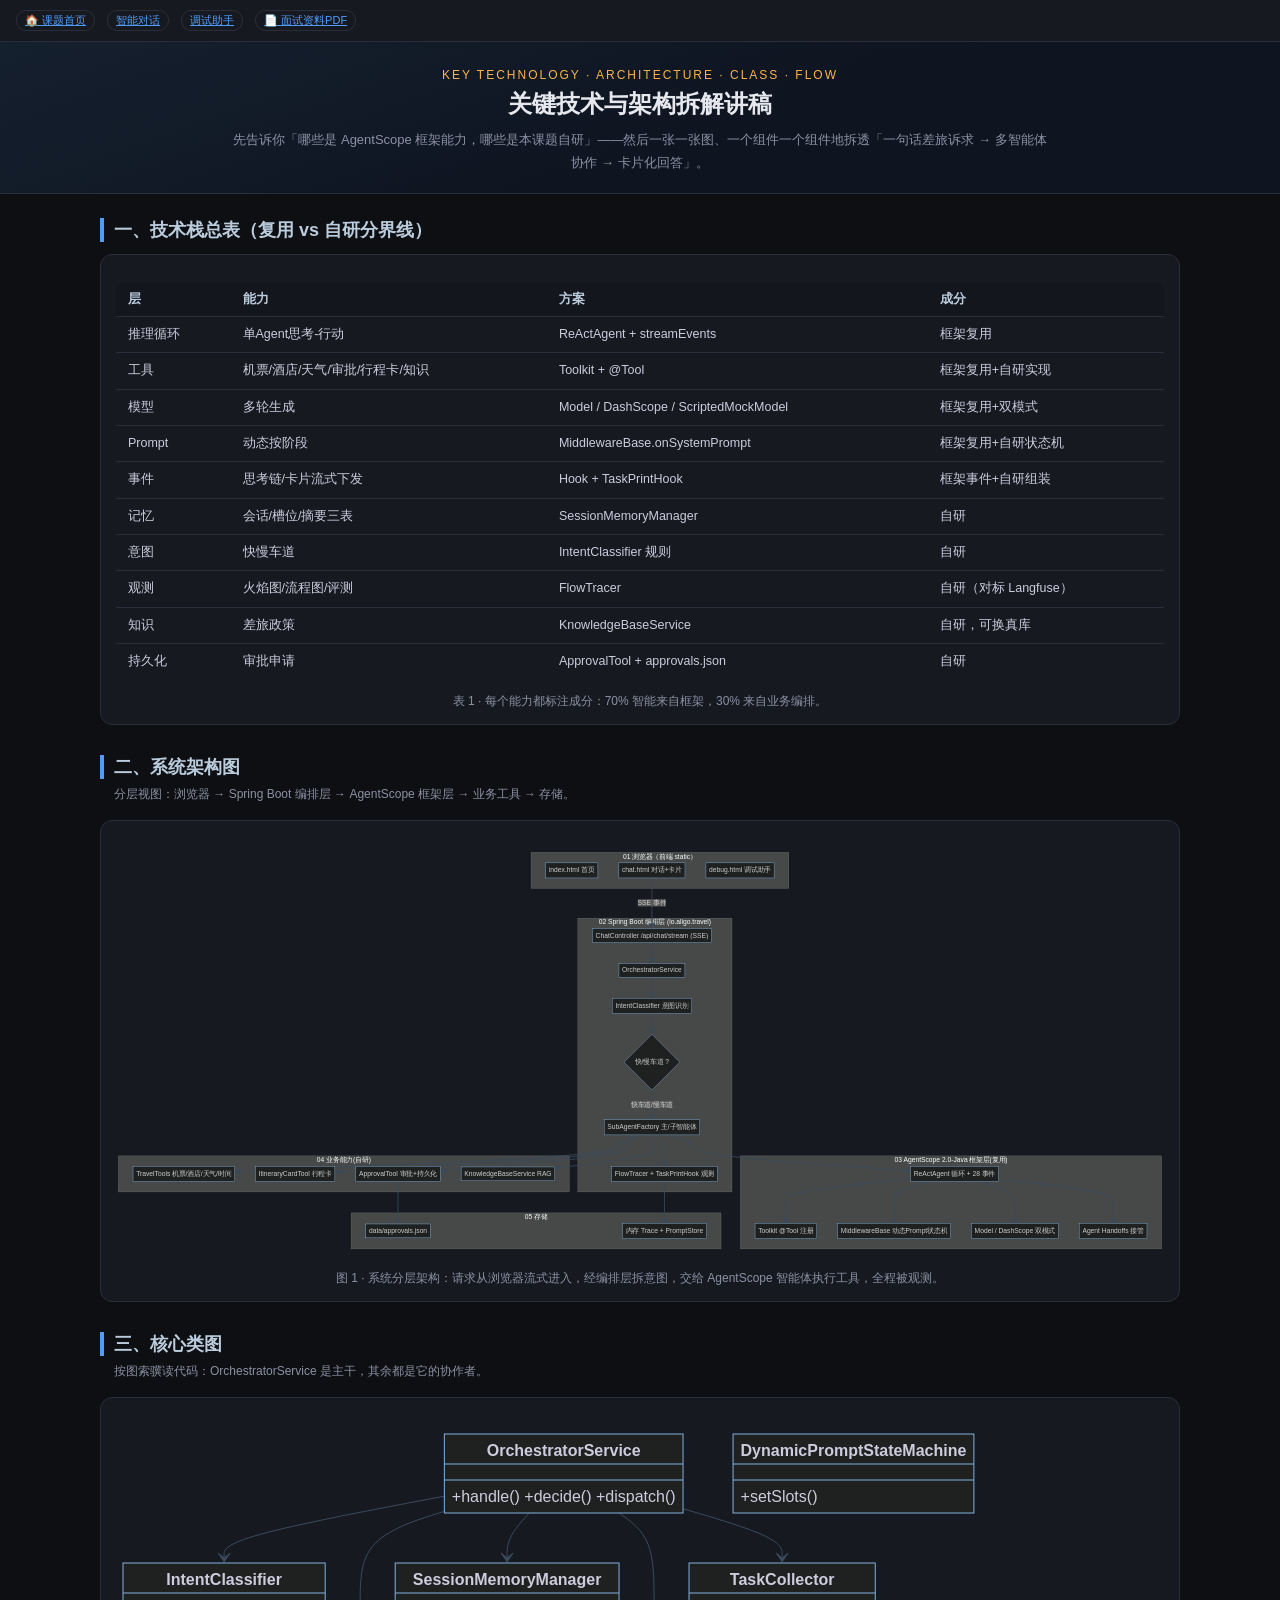
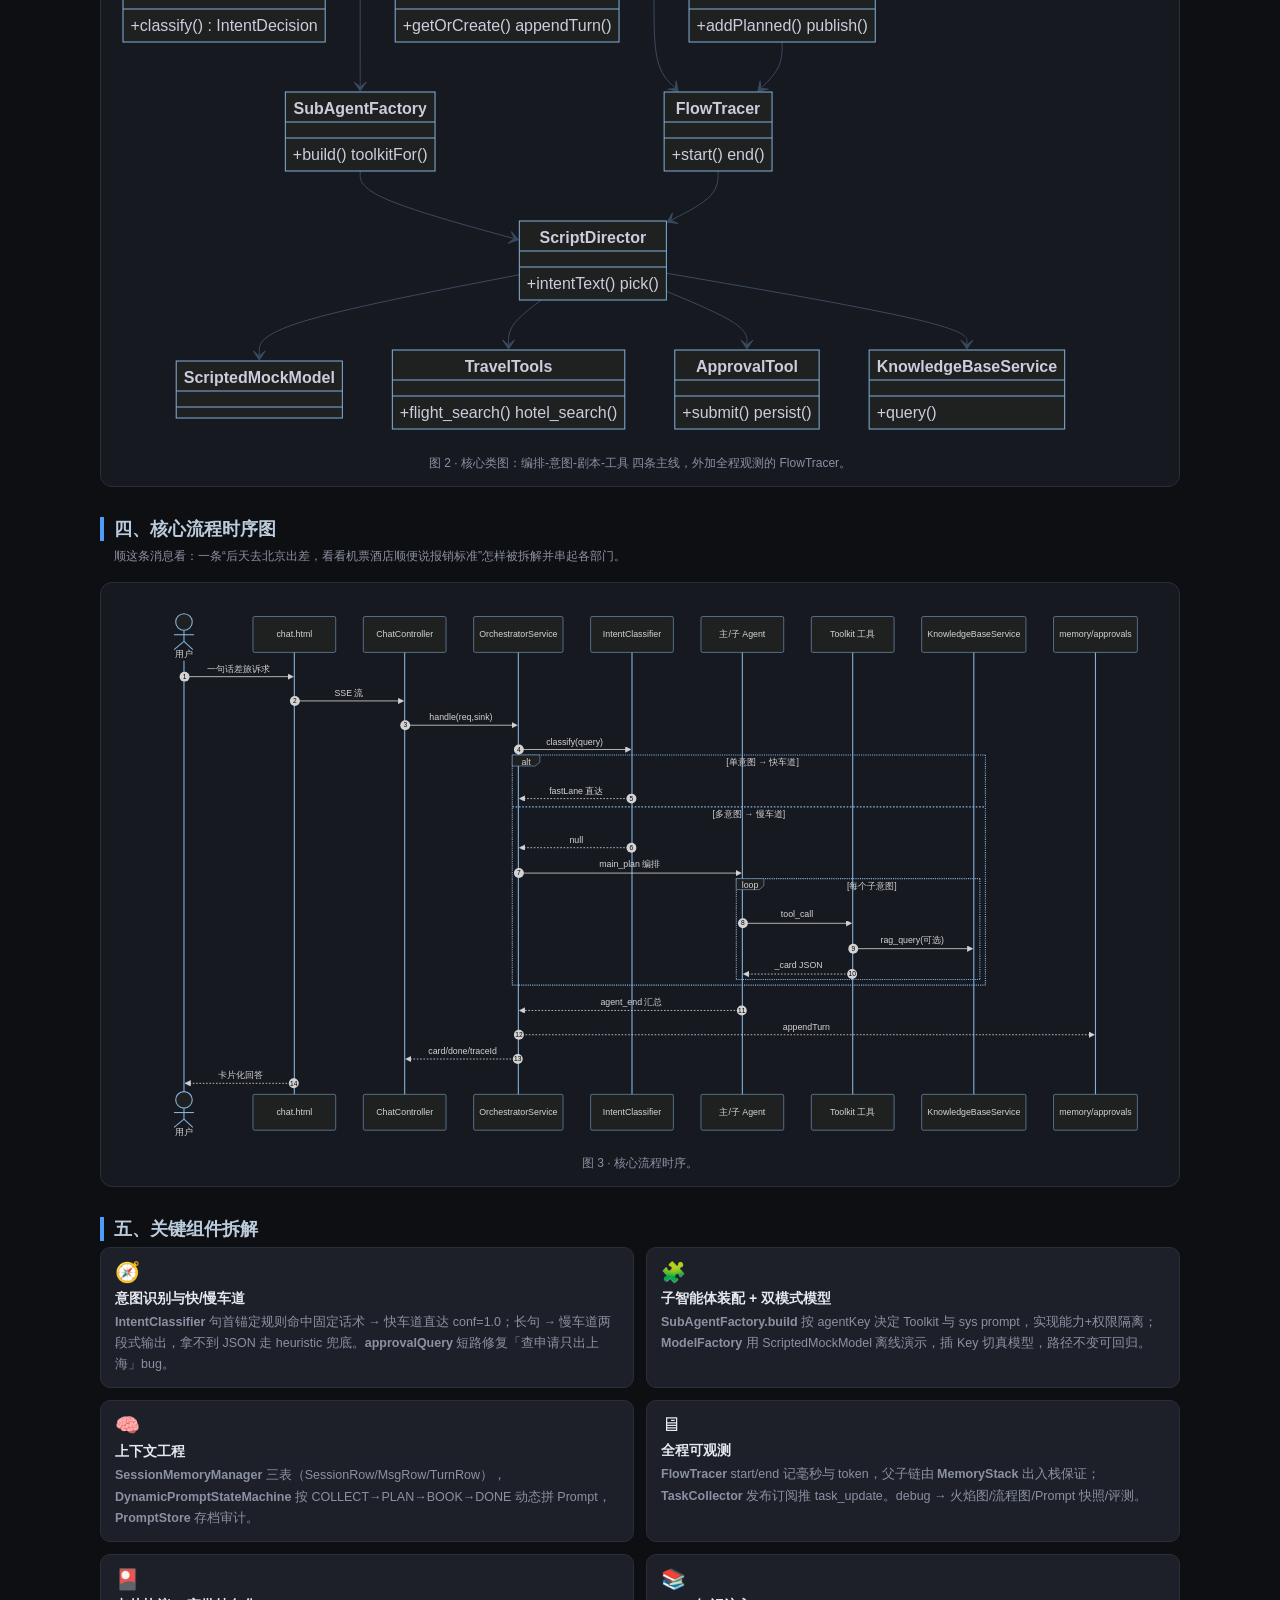
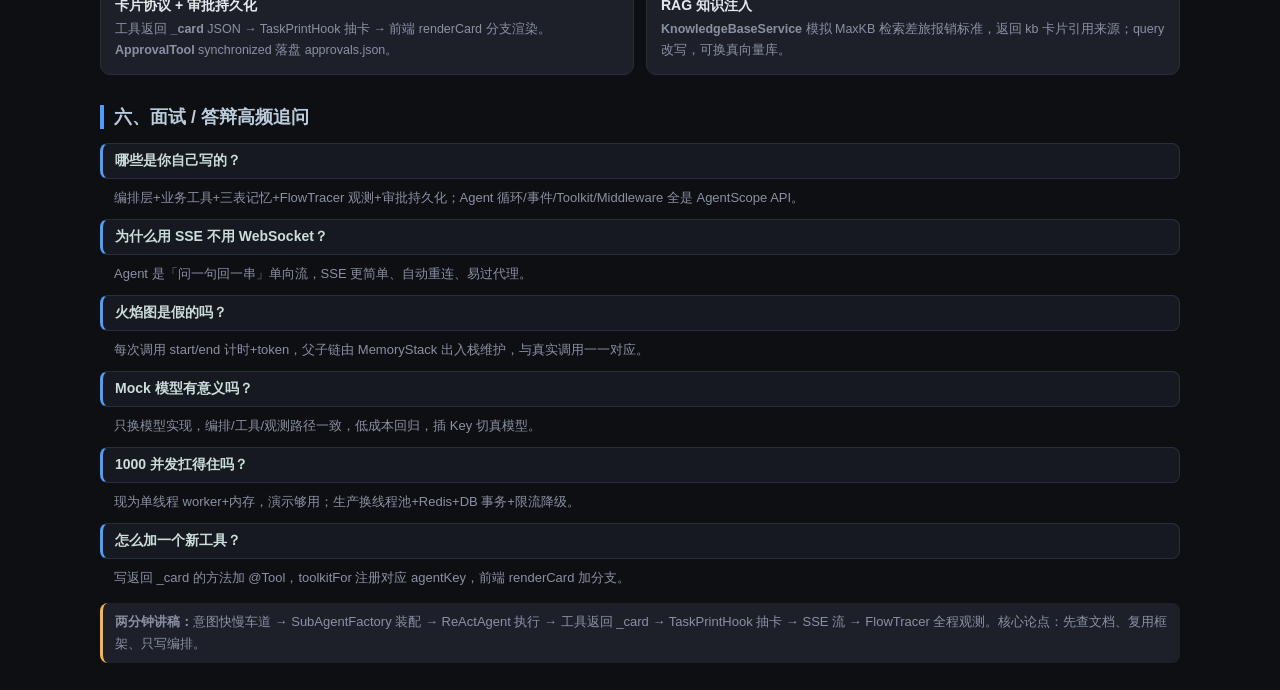
==== src/main/resources/static/tech.html @ 4bcbe048 "feat: 基于 AgentScope 2.0-Java 的多智能体差旅助手（Spring Boot） 主规划 Agent + 行程/信息/知识库/审批 4 个子 Agent 编排； 快/慢车道路由 " ====
<!DOCTYPE html>
<html lang="zh-CN">
<head>
<meta charset="UTF-8">
<meta name="viewport" content="width=device-width, initial-scale=1.0">
<title>关键技术拆解 · AliGo 智能差旅（AgentScope 2.0 Java）</title>
<link rel="stylesheet" href="app.css">
<style>
  body { background: var(--bg); }
  .tech-hero { padding: 26px 36px 18px; text-align:center; background: linear-gradient(160deg,#15202e,#0e1420 60%); border-bottom:1px solid var(--line); }
  .tech-hero h1 { font-size: 24px; margin: 6px 0 8px; }
  .tech-hero .tagline { color: var(--muted); font-size: 13px; max-width: 820px; margin: 0 auto; line-height: 1.8; }
  section { max-width: 1120px; margin: 12px auto 30px; padding: 0 20px; }
  section > h2 { font-size: 18px; margin: 24px 0 6px; color: #bcd; border-left:4px solid var(--accent); padding-left:10px; }
  section > .sub { color: var(--muted); font-size: 12px; margin: 4px 0 16px; padding-left: 14px; line-height:1.6; }
  .diagram { background: var(--panel); border:1px solid var(--line); border-radius:12px; padding:14px; margin-top:12px; }
  .diagram .cap { color: var(--muted); font-size:12px; margin-top:12px; text-align:center; }
  .mermaid { background: transparent; }
  .two-col { display:grid; grid-template-columns:1fr 1fr; gap:12px; }
  @media (max-width:900px){ .two-col{grid-template-columns:1fr} }
  .boxx { background:var(--panel2); border:1px solid var(--line); border-radius:10px; padding:12px 14px; }
  .boxx h4 { margin:6px 0 4px; font-size:14px; }
  .boxx p { margin:0; color:var(--muted); font-size:12.5px; line-height:1.7; }
  .boxx .ic { font-size:20px; }
  table.dt { width:100%; border-collapse:collapse; margin-top:12px; background:var(--panel); border:1px solid var(--line); border-radius:10px; overflow:hidden; }
  .dt th { background:var(--card); color:#bcd; text-align:left; padding:8px 12px; font-size:13px; }
  .dt td { color:#ccd; font-size:12.5px; padding:8px 12px; border-top:1px solid var(--line); vertical-align:top; line-height:1.55; }
  .qa dt { background:var(--panel); border:1px solid var(--line); border-left:3px solid var(--accent); border-radius:8px; padding:8px 12px; margin-top:10px; font-weight:600; color:#cdd; }
  .qa dd { margin:8px 0 0; padding-left:14px; color:var(--muted); font-size:13px; line-height:1.7; }
  .note { border-left:3px solid var(--slow); background:var(--panel2); padding:8px 12px; border-radius:8px; margin-top:10px; color:var(--muted); font-size:13px; line-height:1.7; }
</style>
</head>
<body>
<header>
  <a class="badge link" href="index.html">🏠 课题首页</a>
  <a class="badge link" href="chat.html" target="_blank">智能对话</a>
  <a class="badge link" href="debug.html" target="_blank">调试助手</a>
  <a class="badge link" href="Agent面试资料.pdf" target="_blank">📄 面试资料PDF</a>
</header>
<div class="tech-hero">
  <div style="font-size:12px;color:var(--slow);letter-spacing:2px;">KEY TECHNOLOGY · ARCHITECTURE · CLASS · FLOW</div>
  <h1>关键技术与架构拆解讲稿</h1>
  <p class="tagline">先告诉你「哪些是 AgentScope 框架能力，哪些是本课题自研」——然后一张一张图、一个组件一个组件地拆透「一句话差旅诉求 → 多智能体协作 → 卡片化回答」。</p>
</div>
<section><h2>一、技术栈总表（复用 vs 自研分界线）</h2><div class="diagram"><table class="dt"><tr><th>层</th><th>能力</th><th>方案</th><th>成分</th></tr><tr><td>推理循环</td><td>单Agent思考-行动</td><td>ReActAgent + streamEvents</td><td>框架复用</td></tr><tr><td>工具</td><td>机票/酒店/天气/审批/行程卡/知识</td><td>Toolkit + @Tool</td><td>框架复用+自研实现</td></tr><tr><td>模型</td><td>多轮生成</td><td>Model / DashScope / ScriptedMockModel</td><td>框架复用+双模式</td></tr><tr><td>Prompt</td><td>动态按阶段</td><td>MiddlewareBase.onSystemPrompt</td><td>框架复用+自研状态机</td></tr><tr><td>事件</td><td>思考链/卡片流式下发</td><td>Hook + TaskPrintHook</td><td>框架事件+自研组装</td></tr><tr><td>记忆</td><td>会话/槽位/摘要三表</td><td>SessionMemoryManager</td><td>自研</td></tr><tr><td>意图</td><td>快慢车道</td><td>IntentClassifier 规则</td><td>自研</td></tr><tr><td>观测</td><td>火焰图/流程图/评测</td><td>FlowTracer</td><td>自研（对标 Langfuse）</td></tr><tr><td>知识</td><td>差旅政策</td><td>KnowledgeBaseService</td><td>自研，可换真库</td></tr><tr><td>持久化</td><td>审批申请</td><td>ApprovalTool + approvals.json</td><td>自研</td></tr></table><div class="cap">表 1 · 每个能力都标注成分：70% 智能来自框架，30% 来自业务编排。</div></div></section>
<section><h2>二、系统架构图</h2><div class="sub">分层视图：浏览器 → Spring Boot 编排层 → AgentScope 框架层 → 业务工具 → 存储。</div><div class="diagram"><pre class="mermaid">flowchart TB
  subgraph CLIENT["01 浏览器（前端 static）"]
    W1["index.html 首页"]
    W2["chat.html 对话+卡片"]
    W3["debug.html 调试助手"]
  end
  subgraph WEB["02 Spring Boot 编排层 (io.aligo.travel)"]
    C1["ChatController /api/chat/stream (SSE)"]
    O1["OrchestratorService"]
    I1["IntentClassifier 意图识别"]
    R1{"快/慢车道 ?"}
    F1["SubAgentFactory 主/子智能体"]
    TR["FlowTracer + TaskPrintHook 观测"]
  end
  subgraph ASF["03 AgentScope 2.0-Java 框架层(复用)"]
    A1["ReActAgent 循环 + 28 事件"]
    A2["Toolkit @Tool 注册"]
    A3["MiddlewareBase 动态Prompt状态机"]
    A4["Model / DashScope 双模式"]
    A5["Agent Handoffs 接管"]
  end
  subgraph BUS["04 业务能力(自研)"]
    T1["TravelTools 机票/酒店/天气/时间"]
    T2["ItineraryCardTool 行程卡"]
    T3["ApprovalTool 审批+持久化"]
    KG["KnowledgeBaseService RAG"]
  end
  subgraph STO["05 存储"]
    D1["data/approvals.json"]
    D2["内存 Trace + PromptStore"]
  end
  W2 -->|SSE 事件| C1
  C1 --> O1 --> I1 --> R1
  R1 -->|快车道/慢车道| F1
  F1 --> A1 --> A4
  A1 --> A2
  A1 --> A3
  A1 --> A5
  F1 --> TR
  F1 --> T1 & T2 & T3 & KG
  T3 --> D1
  TR --> D2
</pre><div class="cap">图 1 · 系统分层架构：请求从浏览器流式进入，经编排层拆意图，交给 AgentScope 智能体执行工具，全程被观测。</div></div></section>
<section><h2>三、核心类图</h2><div class="sub">按图索骥读代码：OrchestratorService 是主干，其余都是它的协作者。</div><div class="diagram"><pre class="mermaid">classDiagram
  class OrchestratorService { +handle() +decide() +dispatch() }
  class IntentClassifier { +classify() IntentDecision }
  class SubAgentFactory { +build() toolkitFor() }
  class ScriptDirector { +intentText() pick() }
  class ScriptedMockModel
  class FlowTracer { +start() end() }
  class TaskCollector { +addPlanned() publish() }
  class SessionMemoryManager { +getOrCreate() appendTurn() }
  class DynamicPromptStateMachine { +setSlots() }
  class ApprovalTool { +submit() persist() }
  class KnowledgeBaseService { +query() }
  class TravelTools { +flight_search() hotel_search() }
  OrchestratorService --> IntentClassifier
  OrchestratorService --> SubAgentFactory
  OrchestratorService --> SessionMemoryManager
  OrchestratorService --> FlowTracer
  OrchestratorService --> TaskCollector
  SubAgentFactory --> ScriptDirector
  ScriptDirector --> ScriptedMockModel
  ScriptDirector --> TravelTools
  ScriptDirector --> ApprovalTool
  ScriptDirector --> KnowledgeBaseService
  FlowTracer --> ScriptDirector
  TaskCollector --> FlowTracer
</pre><div class="cap">图 2 · 核心类图：编排-意图-剧本-工具 四条主线，外加全程观测的 FlowTracer。</div></div></section>
<section><h2>四、核心流程时序图</h2><div class="sub">顺这条消息看：一条“后天去北京出差，看看机票酒店顺便说报销标准”怎样被拆解并串起各部门。</div><div class="diagram"><pre class="mermaid">sequenceDiagram
  autonumber
  actor U as 用户
  participant W as chat.html
  participant C as ChatController
  participant O as OrchestratorService
  participant I as IntentClassifier
  participant M as 主/子 Agent
  participant T as Toolkit 工具
  participant KG as KnowledgeBaseService
  participant DB as memory/approvals
  U->>W: 一句话差旅诉求
  W->>C: SSE 流
  C->>O: handle(req,sink)
  O->>I: classify(query)
  alt 单意图 → 快车道
    I-->>O: fastLane 直达
  else 多意图 → 慢车道
    I-->>O: null
    O->>M: main_plan 编排
    loop 每个子意图
      M->>T: tool_call
      T->>KG: rag_query(可选)
      T-->>M: _card JSON
    end
  end
  M-->>O: agent_end 汇总
  O-->>DB: appendTurn
  O-->>C: card/done/traceId
  W-->>U: 卡片化回答
</pre><div class="cap">图 3 · 核心流程时序。</div></div></section>
<section><h2>五、关键组件拆解</h2><div class="two-col"><div class="boxx"><div class="ic">🧭</div><h4>意图识别与快/慢车道</h4><p><b>IntentClassifier</b> 句首锚定规则命中固定话术 → 快车道直达 conf=1.0；长句 → 慢车道两段式输出，拿不到 JSON 走 heuristic 兜底。<b>approvalQuery</b> 短路修复「查申请只出上海」bug。</p></div><div class="boxx"><div class="ic">🧩</div><h4>子智能体装配 + 双模式模型</h4><p><b>SubAgentFactory.build</b> 按 agentKey 决定 Toolkit 与 sys prompt，实现能力+权限隔离；<b>ModelFactory</b> 用 ScriptedMockModel 离线演示，插 Key 切真模型，路径不变可回归。</p></div><div class="boxx"><div class="ic">🧠</div><h4>上下文工程</h4><p><b>SessionMemoryManager</b> 三表（SessionRow/MsgRow/TurnRow），<b>DynamicPromptStateMachine</b> 按 COLLECT→PLAN→BOOK→DONE 动态拼 Prompt，<b>PromptStore</b> 存档审计。</p></div><div class="boxx"><div class="ic">🖥</div><h4>全程可观测</h4><p><b>FlowTracer</b> start/end 记毫秒与 token，父子链由 <b>MemoryStack</b> 出入栈保证；<b>TaskCollector</b> 发布订阅推 task_update。debug → 火焰图/流程图/Prompt 快照/评测。</p></div><div class="boxx"><div class="ic">🎴</div><h4>卡片协议 + 审批持久化</h4><p>工具返回 <b>_card</b> JSON → TaskPrintHook 抽卡 → 前端 renderCard 分支渲染。<b>ApprovalTool</b> synchronized 落盘 approvals.json。</p></div><div class="boxx"><div class="ic">📚</div><h4>RAG 知识注入</h4><p><b>KnowledgeBaseService</b> 模拟 MaxKB 检索差旅报销标准，返回 kb 卡片引用来源；query 改写，可换真向量库。</p></div></div></section>
<section><h2>六、面试 / 答辩高频追问</h2><dl class="qa"><dt>哪些是你自己写的？</dt><dd>编排层+业务工具+三表记忆+FlowTracer 观测+审批持久化；Agent 循环/事件/Toolkit/Middleware 全是 AgentScope API。</dd><dt>为什么用 SSE 不用 WebSocket？</dt><dd>Agent 是「问一句回一串」单向流，SSE 更简单、自动重连、易过代理。</dd><dt>火焰图是假的吗？</dt><dd>每次调用 start/end 计时+token，父子链由 MemoryStack 出入栈维护，与真实调用一一对应。</dd><dt>Mock 模型有意义吗？</dt><dd>只换模型实现，编排/工具/观测路径一致，低成本回归，插 Key 切真模型。</dd><dt>1000 并发扛得住吗？</dt><dd>现为单线程 worker+内存，演示够用；生产换线程池+Redis+DB 事务+限流降级。</dd><dt>怎么加一个新工具？</dt><dd>写返回 _card 的方法加 @Tool，toolkitFor 注册对应 agentKey，前端 renderCard 加分支。</dd></dl><div class="note"><b>两分钟讲稿：</b>意图快慢车道 → SubAgentFactory 装配 → ReActAgent 执行 → 工具返回 _card → TaskPrintHook 抽卡 → SSE 流 → FlowTracer 全程观测。核心论点：先查文档、复用框架、只写编排。</div></section>
<script src="mermaid.min.js"></script><script>mermaid.initialize({ startOnLoad:true, theme:"dark", themeVariables:{ primaryColor:"#1e2a3a", primaryTextColor:"#ccd", lineColor:"#3a4a5c", primaryBorderColor:"#3a4a5c" } });</script></body></html>
---- src/main/resources/static/app.css ----
:root {
  --bg: #0e0f13;
  --panel: #171921;
  --panel2: #1d2029;
  --line: #2a2e3a;
  --text: #e6e8ee;
  --muted: #8b91a3;
  --accent: #4f9cf9;
  --fast: #3fc785;
  --slow: #f9b44f;
  --routing: #4f9cf9;
  --handoff: #d16ee0;
  --card: #14161d;
  --ok: #3fc785;
  --err: #f97070;
}
* { box-sizing: border-box; }
body {
  margin: 0;
  background: var(--bg);
  color: var(--text);
  font-family: "PingFang SC", "Microsoft YaHei", "Segoe UI", sans-serif;
  font-size: 14px;
}
header {
  display: flex;
  align-items: center;
  gap: 12px;
  padding: 10px 16px;
  background: var(--panel);
  border-bottom: 1px solid var(--line);
}
header h1 { font-size: 16px; margin: 0; font-weight: 600; }
header .sub { color: var(--muted); font-size: 12px; }
.badge {
  padding: 2px 8px;
  border-radius: 10px;
  font-size: 11px;
  border: 1px solid var(--line);
  color: var(--muted);
  white-space: nowrap;
}
.badge.mock { color: var(--slow); border-color: var(--slow); }
.badge.dashscope { color: var(--fast); border-color: var(--fast); }
.badge a { color: var(--accent); text-decoration: none; }
.layout { display: grid; grid-template-columns: minmax(420px, 54%) 1fr; height: calc(100vh - 45px); }
.left { display: flex; flex-direction: column; border-right: 1px solid var(--line); min-width: 0; }
.right { display: flex; flex-direction: column; min-width: 0; background: var(--panel); }

/* ----- shortcuts ----- */
.shortcuts {
  display: flex; gap: 6px; flex-wrap: wrap; padding: 8px 12px; border-bottom: 1px solid var(--line);
  background: var(--panel2);
}
.shortcuts button {
  background: #232838; color: #cfd5e6; border: 1px solid var(--line); border-radius: 14px;
  padding: 4px 10px; font-size: 12px; cursor: pointer;
}
.shortcuts button:hover { border-color: var(--accent); color: var(--accent); }
.shortcuts .lane { font-size: 10px; padding: 0 4px; border-radius: 4px; margin-left: 4px; }
.shortcuts .lane.fast { background: rgba(63,199,133,.15); color: var(--fast); }
.shortcuts .lane.slow { background: rgba(249,180,79,.15); color: var(--slow); }

/* ----- chat ----- */
.chat { flex: 1; overflow-y: auto; padding: 14px 16px; display: flex; flex-direction: column; gap: 12px; }
.msg { max-width: 88%; }
.msg.user { align-self: flex-end; background: #27436e; border-radius: 12px 12px 2px 12px; padding: 9px 12px; }
.msg.assistant {
  align-self: flex-start; background: var(--panel2); border: 1px solid var(--line);
  border-radius: 2px 12px 12px 12px; padding: 9px 12px; min-width: 40%;
}
.msg .who { font-size: 11px; color: var(--accent); margin-bottom: 4px; }
.msg .who.handoff { color: var(--handoff); }
.msg .body { white-space: pre-wrap; line-height: 1.65; }
.msg .body .thinkbox {
  display: block; margin: 6px 0; padding: 6px 9px; background: #12141a; border-left: 3px solid #6a5acd;
  color: #b9aef0; font-size: 12px; border-radius: 0 6px 6px 0; cursor: pointer;
}
.msg .body .thinkbox .c { display: none; white-space: pre-wrap; margin-top: 4px; color: #9a92c9; }
.msg .body .thinkbox.open .c { display: block; }
.card {
  margin-top: 8px; background: var(--card); border: 1px solid var(--line); border-radius: 10px;
  padding: 10px 12px; min-width: 280px;
}
.card .t { font-size: 12px; color: var(--muted); margin-bottom: 6px; }
.card table { width: 100%; border-collapse: collapse; font-size: 12px; }
.card td, .card th { padding: 4px 6px; text-align: left; border-bottom: 1px dashed #262a36; }
.card .price { color: var(--slow); }
.card .ok { color: var(--ok); }
.card .no { color: var(--err); }
.card button.order {
  margin-top: 8px; background: var(--accent); color: #fff; border: none; padding: 6px 14px;
  border-radius: 6px; cursor: pointer;
}
.card .kv { display: flex; gap: 14px; flex-wrap: wrap; font-size: 12.5px; }
.card .kv div b { color: var(--accent); font-weight: 600; }
.card .src { color: var(--muted); font-size: 11px; margin-top: 4px; border-top: 1px dashed #262a36; padding-top: 4px; }

/* ----- input bar ----- */
.inputbar { display: flex; gap: 8px; padding: 10px 12px; border-top: 1px solid var(--line); background: var(--panel2); }
.inputbar input {
  flex: 1; background: #12141a; border: 1px solid var(--line); color: var(--text);
  border-radius: 8px; padding: 9px 12px; font-size: 14px; outline: none;
}
.inputbar input:focus { border-color: var(--accent); }
.inputbar button {
  background: var(--accent); border: none; border-radius: 8px; color: #fff;
  padding: 0 18px; cursor: pointer; font-size: 14px;
}
.inputbar button:disabled { opacity: .4; cursor: not-allowed; }
.inputbar select {
  background: #12141a; color: var(--muted); border: 1px solid var(--line); border-radius: 8px; padding: 0 6px;
}

/* ----- right panel: thought chain ----- */
.right .tabs { display: flex; border-bottom: 1px solid var(--line); }
.right .tabs button {
  flex: 0 0 auto; background: none; border: none; color: var(--muted); padding: 10px 14px;
  cursor: pointer; font-size: 13px; border-bottom: 2px solid transparent;
}
.right .tabs button.active { color: var(--accent); border-bottom-color: var(--accent); }
.right .content { flex: 1; overflow-y: auto; padding: 10px 12px; }
.thinking { display: flex; flex-direction: column; gap: 6px; }
.tnode {
  background: var(--panel2); border: 1px solid var(--line); border-radius: 8px;
  padding: 7px 10px; font-size: 12.5px; margin-left: calc(var(--lv) * 18px);
  border-left: 3px solid #555;
}
.tnode.DOING { border-left-color: var(--slow); }
.tnode.DONE { border-left-color: var(--ok); }
.tnode.FAILED { border-left-color: var(--err); }
.tnode .head { display: flex; align-items: center; gap: 6px; }
.tnode .status { font-size: 11px; }
.tnode.DOING .status { color: var(--slow); }
.tnode.DONE .status { color: var(--ok); }
.tnode.FAILED .status { color: var(--err); }
.tnode .name { color: var(--text); font-weight: 600; }
.tnode .lbl { color: var(--muted); }
.tnode .time { margin-left: auto; color: var(--muted); font-size: 11px; }
.tnode .io {
  margin-top: 5px; font-size: 11.5px; color: #9aa0b5; background: #12141a; border-radius: 6px;
  padding: 5px 8px; max-height: 90px; overflow-y: auto; white-space: pre-wrap; word-break: break-all;
}
@keyframes blink { 0%,100% { opacity: 1 } 50% { opacity: .3 } }
.tnode.DOING .status::after { content: ""; animation: blink 1s infinite; }
.spin { width: 11px; height: 11px; border: 2px solid var(--slow); border-top-color: transparent; border-radius: 50%; display: inline-block; animation: rot .8s linear infinite; }
@keyframes rot { to { transform: rotate(360deg) } }

/* ----- right tabs: debug footer ----- */
.meta {
  background: var(--panel2); border: 1px solid var(--line); border-radius: 8px; padding: 8px 10px;
  font-size: 12px; margin-bottom: 8px; line-height: 1.7;
}
.meta .lane-fast { color: var(--fast); font-weight: 600; }
.meta .lane-slow { color: var(--slow); font-weight: 600; }
.meta code { color: var(--accent); }
.hint { color: var(--muted); font-size: 12px; line-height: 1.8; }
.empty { color: #555; text-align: center; margin-top: 40px; font-size: 13px; line-height: 2; }
a.link { color: var(--accent); cursor: pointer; }
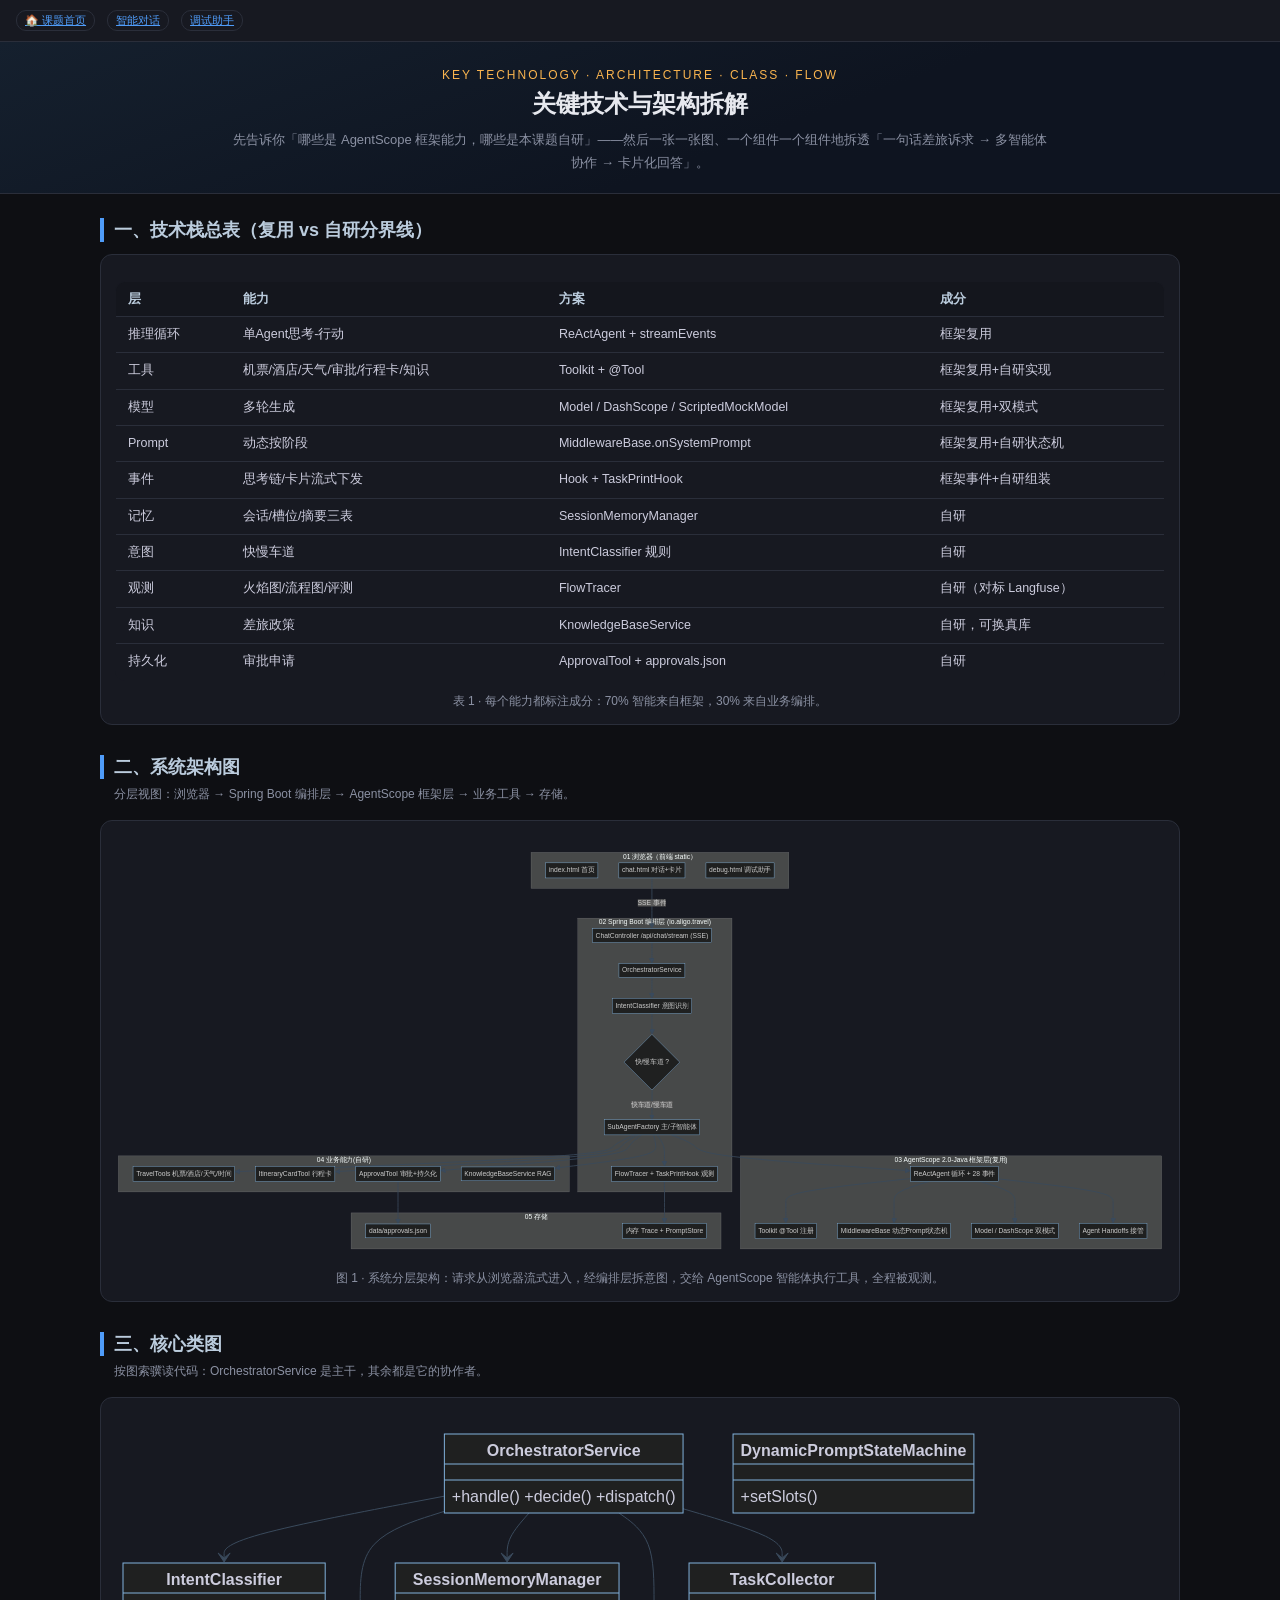
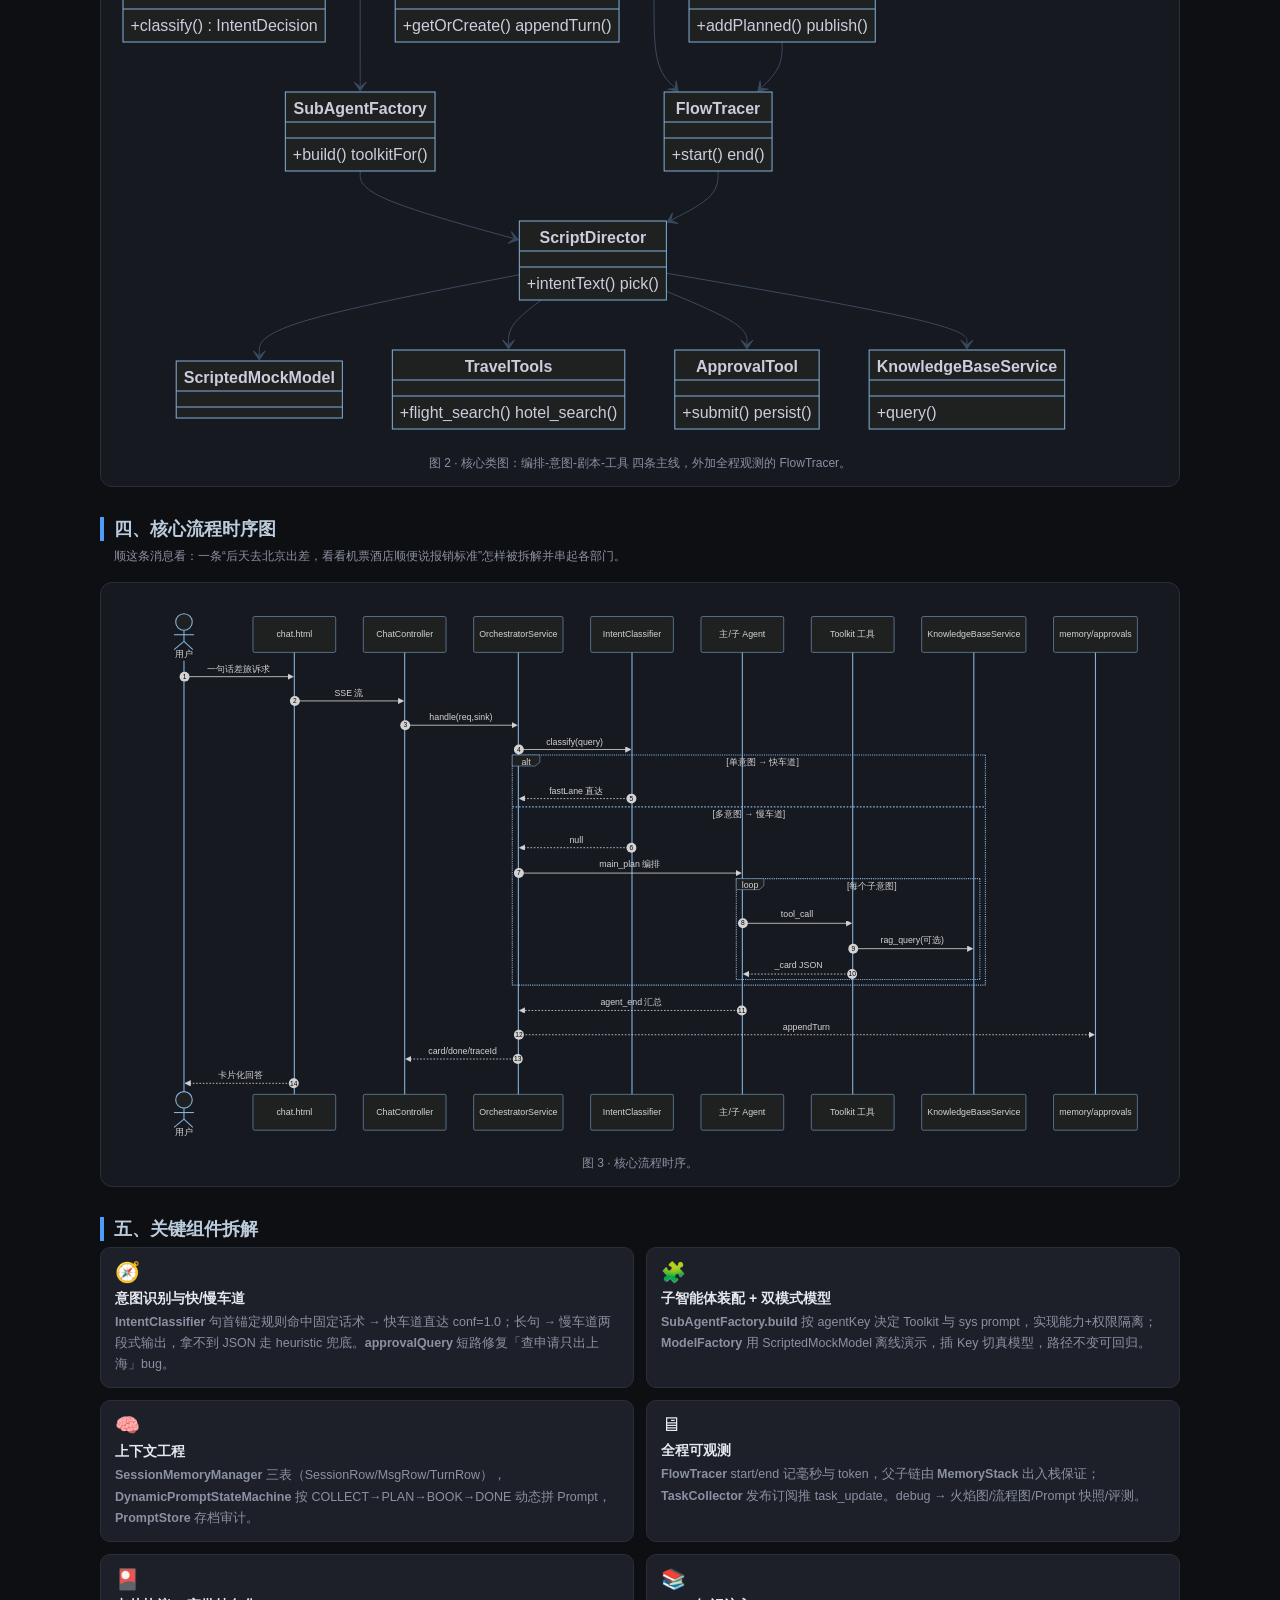
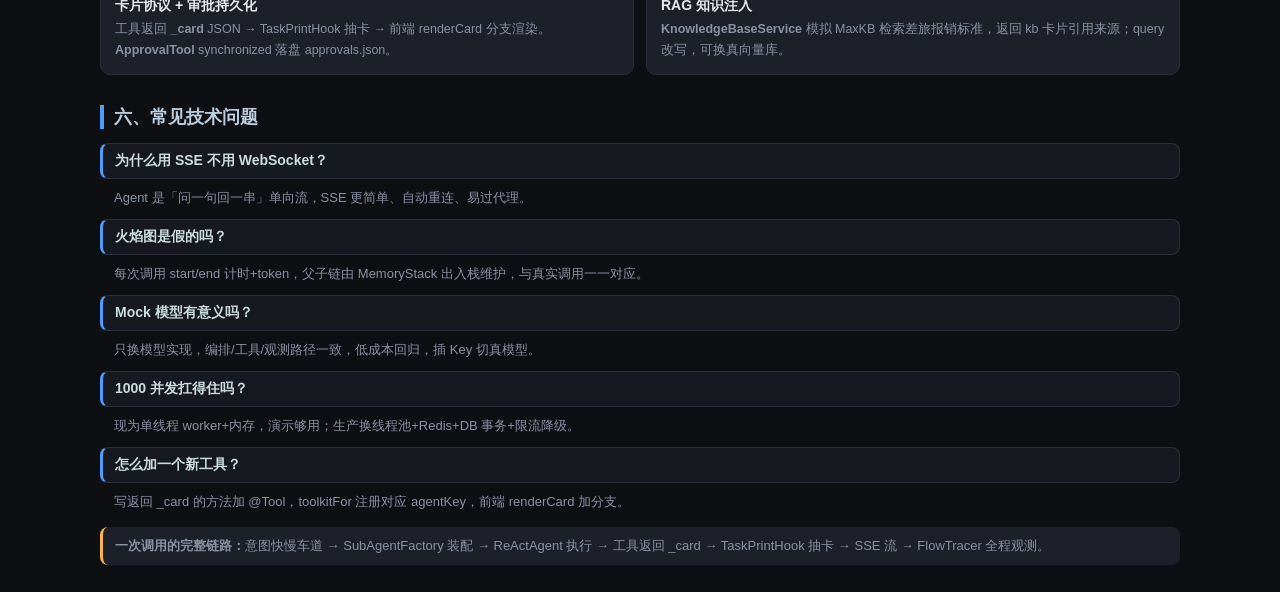
==== commit e0125bc2: "chore: 移除面试准备相关内容 演示页面上摆面试准备材料，会让人认为项目是为面试包装的。  - index.html：删掉「面试资料（PDF）」整节和顶部「面试资料PDF」徽章；   按钮「技术拆" ====
--- a/src/main/resources/static/tech.html
+++ b/src/main/resources/static/tech.html
@@ -35,11 +35,10 @@
   <a class="badge link" href="index.html">🏠 课题首页</a>
   <a class="badge link" href="chat.html" target="_blank">智能对话</a>
   <a class="badge link" href="debug.html" target="_blank">调试助手</a>
-  <a class="badge link" href="Agent面试资料.pdf" target="_blank">📄 面试资料PDF</a>
 </header>
 <div class="tech-hero">
   <div style="font-size:12px;color:var(--slow);letter-spacing:2px;">KEY TECHNOLOGY · ARCHITECTURE · CLASS · FLOW</div>
-  <h1>关键技术与架构拆解讲稿</h1>
+  <h1>关键技术与架构拆解</h1>
   <p class="tagline">先告诉你「哪些是 AgentScope 框架能力，哪些是本课题自研」——然后一张一张图、一个组件一个组件地拆透「一句话差旅诉求 → 多智能体协作 → 卡片化回答」。</p>
 </div>
 <section><h2>一、技术栈总表（复用 vs 自研分界线）</h2><div class="diagram"><table class="dt"><tr><th>层</th><th>能力</th><th>方案</th><th>成分</th></tr><tr><td>推理循环</td><td>单Agent思考-行动</td><td>ReActAgent + streamEvents</td><td>框架复用</td></tr><tr><td>工具</td><td>机票/酒店/天气/审批/行程卡/知识</td><td>Toolkit + @Tool</td><td>框架复用+自研实现</td></tr><tr><td>模型</td><td>多轮生成</td><td>Model / DashScope / ScriptedMockModel</td><td>框架复用+双模式</td></tr><tr><td>Prompt</td><td>动态按阶段</td><td>MiddlewareBase.onSystemPrompt</td><td>框架复用+自研状态机</td></tr><tr><td>事件</td><td>思考链/卡片流式下发</td><td>Hook + TaskPrintHook</td><td>框架事件+自研组装</td></tr><tr><td>记忆</td><td>会话/槽位/摘要三表</td><td>SessionMemoryManager</td><td>自研</td></tr><tr><td>意图</td><td>快慢车道</td><td>IntentClassifier 规则</td><td>自研</td></tr><tr><td>观测</td><td>火焰图/流程图/评测</td><td>FlowTracer</td><td>自研（对标 Langfuse）</td></tr><tr><td>知识</td><td>差旅政策</td><td>KnowledgeBaseService</td><td>自研，可换真库</td></tr><tr><td>持久化</td><td>审批申请</td><td>ApprovalTool + approvals.json</td><td>自研</td></tr></table><div class="cap">表 1 · 每个能力都标注成分：70% 智能来自框架，30% 来自业务编排。</div></div></section>
@@ -144,5 +143,5 @@
   W-->>U: 卡片化回答
 </pre><div class="cap">图 3 · 核心流程时序。</div></div></section>
 <section><h2>五、关键组件拆解</h2><div class="two-col"><div class="boxx"><div class="ic">🧭</div><h4>意图识别与快/慢车道</h4><p><b>IntentClassifier</b> 句首锚定规则命中固定话术 → 快车道直达 conf=1.0；长句 → 慢车道两段式输出，拿不到 JSON 走 heuristic 兜底。<b>approvalQuery</b> 短路修复「查申请只出上海」bug。</p></div><div class="boxx"><div class="ic">🧩</div><h4>子智能体装配 + 双模式模型</h4><p><b>SubAgentFactory.build</b> 按 agentKey 决定 Toolkit 与 sys prompt，实现能力+权限隔离；<b>ModelFactory</b> 用 ScriptedMockModel 离线演示，插 Key 切真模型，路径不变可回归。</p></div><div class="boxx"><div class="ic">🧠</div><h4>上下文工程</h4><p><b>SessionMemoryManager</b> 三表（SessionRow/MsgRow/TurnRow），<b>DynamicPromptStateMachine</b> 按 COLLECT→PLAN→BOOK→DONE 动态拼 Prompt，<b>PromptStore</b> 存档审计。</p></div><div class="boxx"><div class="ic">🖥</div><h4>全程可观测</h4><p><b>FlowTracer</b> start/end 记毫秒与 token，父子链由 <b>MemoryStack</b> 出入栈保证；<b>TaskCollector</b> 发布订阅推 task_update。debug → 火焰图/流程图/Prompt 快照/评测。</p></div><div class="boxx"><div class="ic">🎴</div><h4>卡片协议 + 审批持久化</h4><p>工具返回 <b>_card</b> JSON → TaskPrintHook 抽卡 → 前端 renderCard 分支渲染。<b>ApprovalTool</b> synchronized 落盘 approvals.json。</p></div><div class="boxx"><div class="ic">📚</div><h4>RAG 知识注入</h4><p><b>KnowledgeBaseService</b> 模拟 MaxKB 检索差旅报销标准，返回 kb 卡片引用来源；query 改写，可换真向量库。</p></div></div></section>
-<section><h2>六、面试 / 答辩高频追问</h2><dl class="qa"><dt>哪些是你自己写的？</dt><dd>编排层+业务工具+三表记忆+FlowTracer 观测+审批持久化；Agent 循环/事件/Toolkit/Middleware 全是 AgentScope API。</dd><dt>为什么用 SSE 不用 WebSocket？</dt><dd>Agent 是「问一句回一串」单向流，SSE 更简单、自动重连、易过代理。</dd><dt>火焰图是假的吗？</dt><dd>每次调用 start/end 计时+token，父子链由 MemoryStack 出入栈维护，与真实调用一一对应。</dd><dt>Mock 模型有意义吗？</dt><dd>只换模型实现，编排/工具/观测路径一致，低成本回归，插 Key 切真模型。</dd><dt>1000 并发扛得住吗？</dt><dd>现为单线程 worker+内存，演示够用；生产换线程池+Redis+DB 事务+限流降级。</dd><dt>怎么加一个新工具？</dt><dd>写返回 _card 的方法加 @Tool，toolkitFor 注册对应 agentKey，前端 renderCard 加分支。</dd></dl><div class="note"><b>两分钟讲稿：</b>意图快慢车道 → SubAgentFactory 装配 → ReActAgent 执行 → 工具返回 _card → TaskPrintHook 抽卡 → SSE 流 → FlowTracer 全程观测。核心论点：先查文档、复用框架、只写编排。</div></section>
+<section><h2>六、常见技术问题</h2><dl class="qa"><dt>为什么用 SSE 不用 WebSocket？</dt><dd>Agent 是「问一句回一串」单向流，SSE 更简单、自动重连、易过代理。</dd><dt>火焰图是假的吗？</dt><dd>每次调用 start/end 计时+token，父子链由 MemoryStack 出入栈维护，与真实调用一一对应。</dd><dt>Mock 模型有意义吗？</dt><dd>只换模型实现，编排/工具/观测路径一致，低成本回归，插 Key 切真模型。</dd><dt>1000 并发扛得住吗？</dt><dd>现为单线程 worker+内存，演示够用；生产换线程池+Redis+DB 事务+限流降级。</dd><dt>怎么加一个新工具？</dt><dd>写返回 _card 的方法加 @Tool，toolkitFor 注册对应 agentKey，前端 renderCard 加分支。</dd></dl><div class="note"><b>一次调用的完整链路：</b>意图快慢车道 → SubAgentFactory 装配 → ReActAgent 执行 → 工具返回 _card → TaskPrintHook 抽卡 → SSE 流 → FlowTracer 全程观测。</div></section>
 <script src="mermaid.min.js"></script><script>mermaid.initialize({ startOnLoad:true, theme:"dark", themeVariables:{ primaryColor:"#1e2a3a", primaryTextColor:"#ccd", lineColor:"#3a4a5c", primaryBorderColor:"#3a4a5c" } });</script></body></html>
